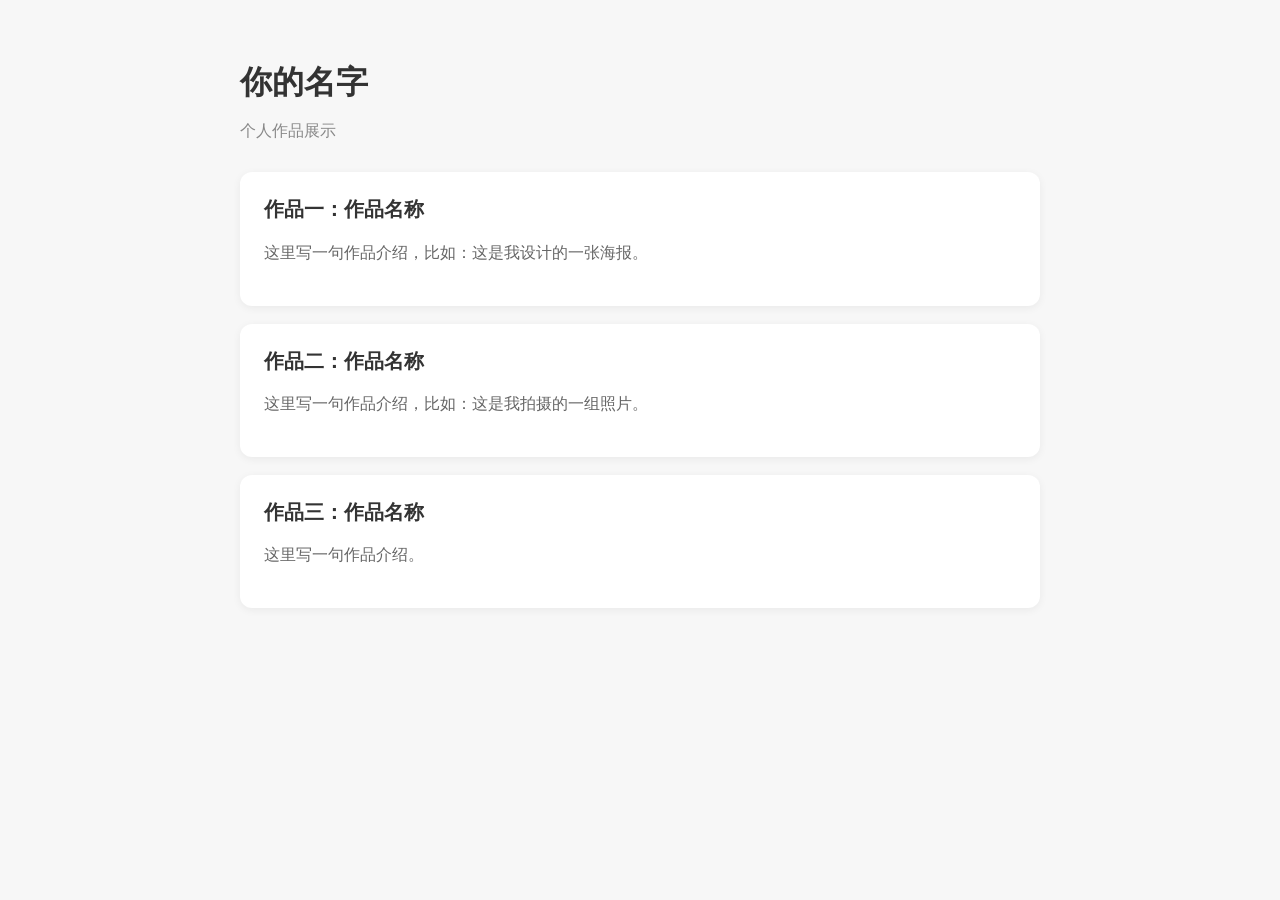
==== index.html @ 1f82ad39 "Add files via upload" ====
<!DOCTYPE html>
<html lang="zh-CN">
<head>
    <meta charset="UTF-8">
    <meta name="viewport" content="width=device-width, initial-scale=1.0">
    <title>我的作品集</title>
    <style>
        body {
            font-family: "Microsoft YaHei", sans-serif;
            max-width: 800px;
            margin: 0 auto;
            padding: 40px 20px;
            background: #f7f7f7;
            color: #333;
        }
        h1 {
            font-size: 32px;
            margin-bottom: 8px;
        }
        .subtitle {
            color: #888;
            margin-bottom: 30px;
        }
        .card {
            background: #fff;
            padding: 24px;
            border-radius: 12px;
            margin-bottom: 18px;
            box-shadow: 0 2px 8px rgba(0,0,0,0.06);
        }
        .card h2 {
            margin-top: 0;
            font-size: 20px;
        }
        .card p {
            color: #666;
            line-height: 1.6;
        }
    </style>
</head>
<body>
    <h1>你的名字</h1>
    <p class="subtitle">个人作品展示</p>

    <div class="card">
        <h2>作品一：作品名称</h2>
        <p>这里写一句作品介绍，比如：这是我设计的一张海报。</p>
    </div>

    <div class="card">
        <h2>作品二：作品名称</h2>
        <p>这里写一句作品介绍，比如：这是我拍摄的一组照片。</p>
    </div>

    <div class="card">
        <h2>作品三：作品名称</h2>
        <p>这里写一句作品介绍。</p>
    </div>
</body>
</html>
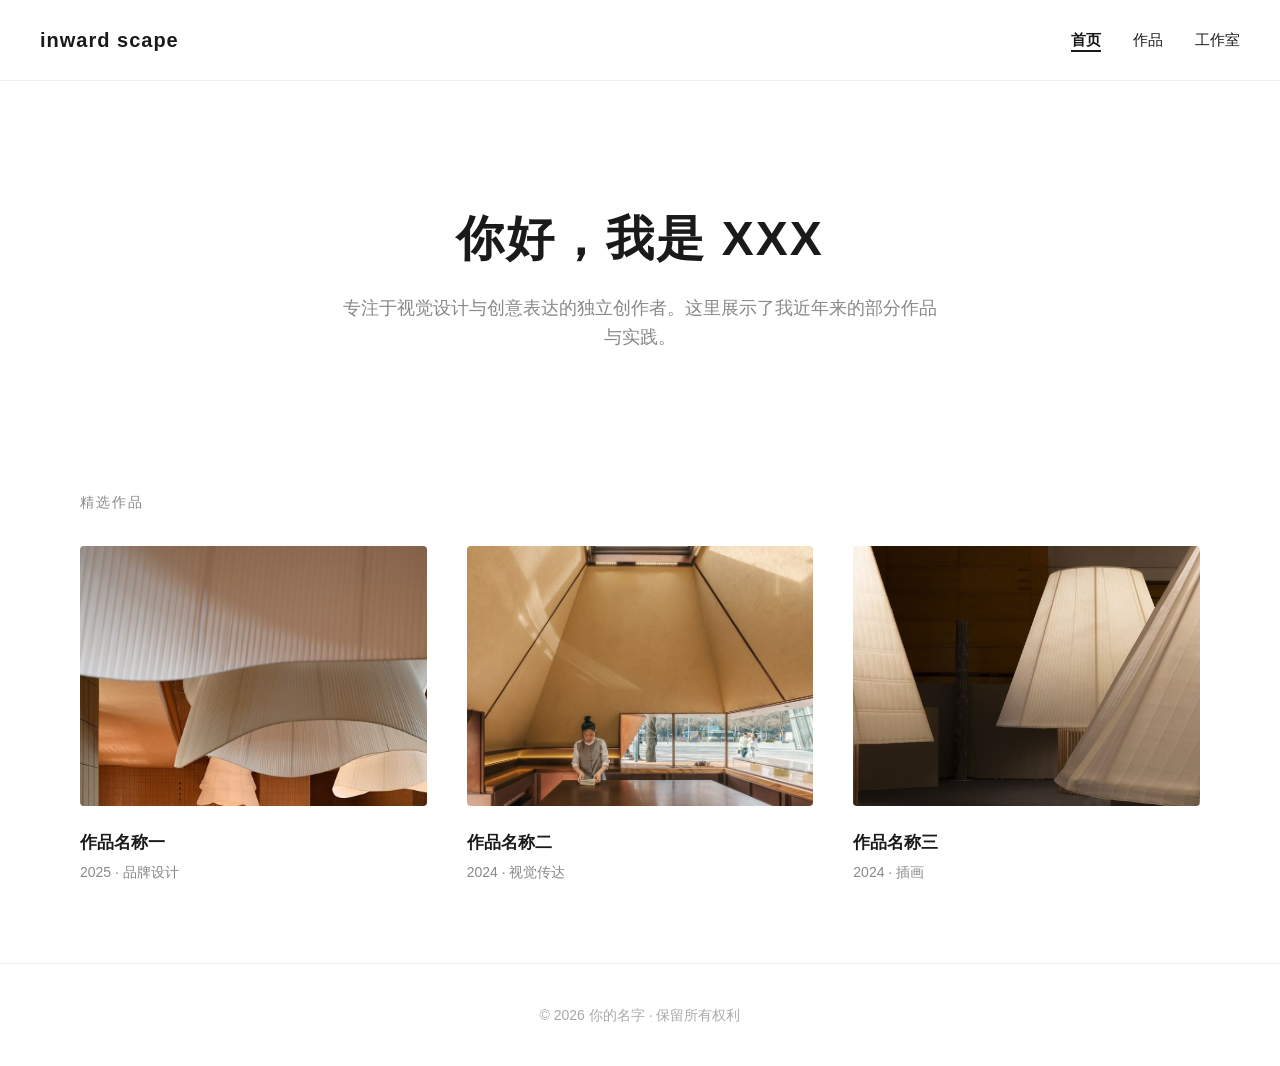
==== commit 5de555bf: "Add files via upload" ====
--- a/index.html
+++ b/index.html
@@ -3,58 +3,53 @@
 <head>
     <meta charset="UTF-8">
     <meta name="viewport" content="width=device-width, initial-scale=1.0">
-    <title>我的作品集</title>
-    <style>
-        body {
-            font-family: "Microsoft YaHei", sans-serif;
-            max-width: 800px;
-            margin: 0 auto;
-            padding: 40px 20px;
-            background: #f7f7f7;
-            color: #333;
-        }
-        h1 {
-            font-size: 32px;
-            margin-bottom: 8px;
-        }
-        .subtitle {
-            color: #888;
-            margin-bottom: 30px;
-        }
-        .card {
-            background: #fff;
-            padding: 24px;
-            border-radius: 12px;
-            margin-bottom: 18px;
-            box-shadow: 0 2px 8px rgba(0,0,0,0.06);
-        }
-        .card h2 {
-            margin-top: 0;
-            font-size: 20px;
-        }
-        .card p {
-            color: #666;
-            line-height: 1.6;
-        }
-    </style>
+    <title>我的作品集 | 首页</title>
+    <link rel="stylesheet" href="css/style.css">
 </head>
 <body>
-    <h1>你的名字</h1>
-    <p class="subtitle">个人作品展示</p>
 
-    <div class="card">
-        <h2>作品一：作品名称</h2>
-        <p>这里写一句作品介绍，比如：这是我设计的一张海报。</p>
-    </div>
+    <!-- 导航栏 -->
+    <nav class="navbar">
+        <div class="nav-brand">inward scape</div>
+        <ul class="nav-links">
+            <li><a href="index.html" class="active">首页</a></li>
+            <li><a href="works.html">作品</a></li>
+            <li><a href="studio.html">工作室</a></li>
+        </ul>
+    </nav>
 
-    <div class="card">
-        <h2>作品二：作品名称</h2>
-        <p>这里写一句作品介绍，比如：这是我拍摄的一组照片。</p>
-    </div>
+    <!-- 首屏介绍 -->
+    <section class="hero container">
+        <h1>你好，我是 XXX</h1>
+        <p>专注于视觉设计与创意表达的独立创作者。这里展示了我近年来的部分作品与实践。</p>
+    </section>
 
-    <div class="card">
-        <h2>作品三：作品名称</h2>
-        <p>这里写一句作品介绍。</p>
-    </div>
+    <!-- 精选作品 -->
+    <section class="container">
+        <h2 class="section-title">精选作品</h2>
+        <div class="works-grid">
+            <a href="works.html" class="work-card">
+                <img src="images/work1.jpg" alt="作品一">
+                <h3>作品名称一</h3>
+                <p class="work-meta">2025 · 品牌设计</p>
+            </a>
+            <a href="works.html" class="work-card">
+                <img src="images/work2.jpg" alt="作品二">
+                <h3>作品名称二</h3>
+                <p class="work-meta">2024 · 视觉传达</p>
+            </a>
+            <a href="works.html" class="work-card">
+                <img src="images/work3.jpg" alt="作品三">
+                <h3>作品名称三</h3>
+                <p class="work-meta">2024 · 插画</p>
+            </a>
+        </div>
+    </section>
+
+    <!-- 页脚 -->
+    <footer class="footer">
+        <p>© 2026 你的名字 · 保留所有权利</p>
+    </footer>
+
 </body>
 </html>
--- a/css/style.css
+++ b/css/style.css
@@ -0,0 +1,234 @@
+/* 全局基础样式 */
+* {
+    margin: 0;
+    padding: 0;
+    box-sizing: border-box;
+}
+
+body {
+    font-family: -apple-system, BlinkMacSystemFont, "PingFang SC", "Microsoft YaHei", sans-serif;
+    color: #1a1a1a;
+    background-color: #ffffff;
+    line-height: 1.6;
+    -webkit-font-smoothing: antialiased;
+}
+
+a {
+    color: #1a1a1a;
+    text-decoration: none;
+    transition: opacity 0.2s;
+}
+
+a:hover {
+    opacity: 0.6;
+}
+
+/* 顶部导航栏 */
+.navbar {
+    display: flex;
+    justify-content: space-between;
+    align-items: center;
+    padding: 24px 40px;
+    position: sticky;
+    top: 0;
+    background: rgba(255, 255, 255, 0.95);
+    backdrop-filter: blur(10px);
+    z-index: 100;
+    border-bottom: 1px solid #f0f0f0;
+}
+
+.nav-brand {
+    font-size: 20px;
+    font-weight: 600;
+    letter-spacing: 1px;
+}
+
+.nav-links {
+    display: flex;
+    gap: 32px;
+    list-style: none;
+}
+
+.nav-links a {
+    font-size: 15px;
+    font-weight: 400;
+}
+
+.nav-links a.active {
+    font-weight: 600;
+    border-bottom: 2px solid #1a1a1a;
+    padding-bottom: 2px;
+}
+
+/* 主内容区 */
+.container {
+    max-width: 1200px;
+    margin: 0 auto;
+    padding: 0 40px;
+}
+
+.section-title {
+    font-size: 14px;
+    font-weight: 500;
+    letter-spacing: 2px;
+    text-transform: uppercase;
+    color: #888;
+    margin-bottom: 32px;
+    padding-top: 60px;
+}
+
+/* 首页 Hero 区域 */
+.hero {
+    padding: 120px 0 80px;
+    text-align: center;
+}
+
+.hero h1 {
+    font-size: 48px;
+    font-weight: 700;
+    letter-spacing: 2px;
+    margin-bottom: 16px;
+}
+
+.hero p {
+    font-size: 18px;
+    color: #888;
+    max-width: 600px;
+    margin: 0 auto;
+}
+
+/* 作品网格 */
+.works-grid {
+    display: grid;
+    grid-template-columns: repeat(auto-fill, minmax(320px, 1fr));
+    gap: 40px;
+    padding-bottom: 80px;
+}
+
+.work-card {
+    display: block;
+}
+
+.work-card img {
+    width: 100%;
+    aspect-ratio: 4 / 3;
+    object-fit: cover;
+    border-radius: 4px;
+    margin-bottom: 16px;
+    background-color: #f5f5f5;
+}
+
+.work-card h3 {
+    font-size: 17px;
+    font-weight: 600;
+    margin-bottom: 4px;
+}
+
+.work-card .work-meta {
+    font-size: 14px;
+    color: #888;
+}
+
+/* 工作室成员网格 */
+.studio-grid {
+    display: grid;
+    grid-template-columns: repeat(auto-fill, minmax(240px, 1fr));
+    gap: 40px;
+    padding-bottom: 80px;
+}
+
+.studio-member {
+    text-align: center;
+}
+
+.studio-member img {
+    width: 120px;
+    height: 120px;
+    border-radius: 50%;
+    object-fit: cover;
+    margin-bottom: 20px;
+    background-color: #f5f5f5;
+}
+
+.studio-member h3 {
+    font-size: 18px;
+    font-weight: 600;
+    margin-bottom: 4px;
+}
+
+.studio-member p {
+    font-size: 14px;
+    color: #888;
+}
+
+/* 分类筛选栏 */
+.filter-bar {
+    display: flex;
+    flex-wrap: wrap;
+    gap: 12px;
+    padding: 0 0 40px;
+}
+
+.filter-bar a {
+    font-size: 14px;
+    padding: 8px 18px;
+    border: 1px solid #e0e0e0;
+    border-radius: 100px;
+    color: #666;
+    transition: all 0.2s;
+}
+
+.filter-bar a:hover,
+.filter-bar a.active {
+    background-color: #1a1a1a;
+    color: #ffffff;
+    border-color: #1a1a1a;
+}
+
+/* 页脚 */
+.footer {
+    border-top: 1px solid #f0f0f0;
+    padding: 40px;
+    text-align: center;
+    font-size: 14px;
+    color: #aaa;
+}
+
+/* 响应式：手机端适配 */
+@media (max-width: 768px) {
+    .navbar {
+        padding: 18px 20px;
+        flex-wrap: wrap;
+        gap: 12px;
+    }
+
+    .nav-links {
+        gap: 20px;
+        font-size: 14px;
+    }
+
+    .container {
+        padding: 0 20px;
+    }
+
+    .hero {
+        padding: 80px 0 60px;
+    }
+
+    .hero h1 {
+        font-size: 32px;
+    }
+
+    .hero p {
+        font-size: 16px;
+    }
+
+    .works-grid {
+        grid-template-columns: 1fr;
+        gap: 32px;
+    }
+
+    .section-title {
+        padding-top: 40px;
+    }
+}
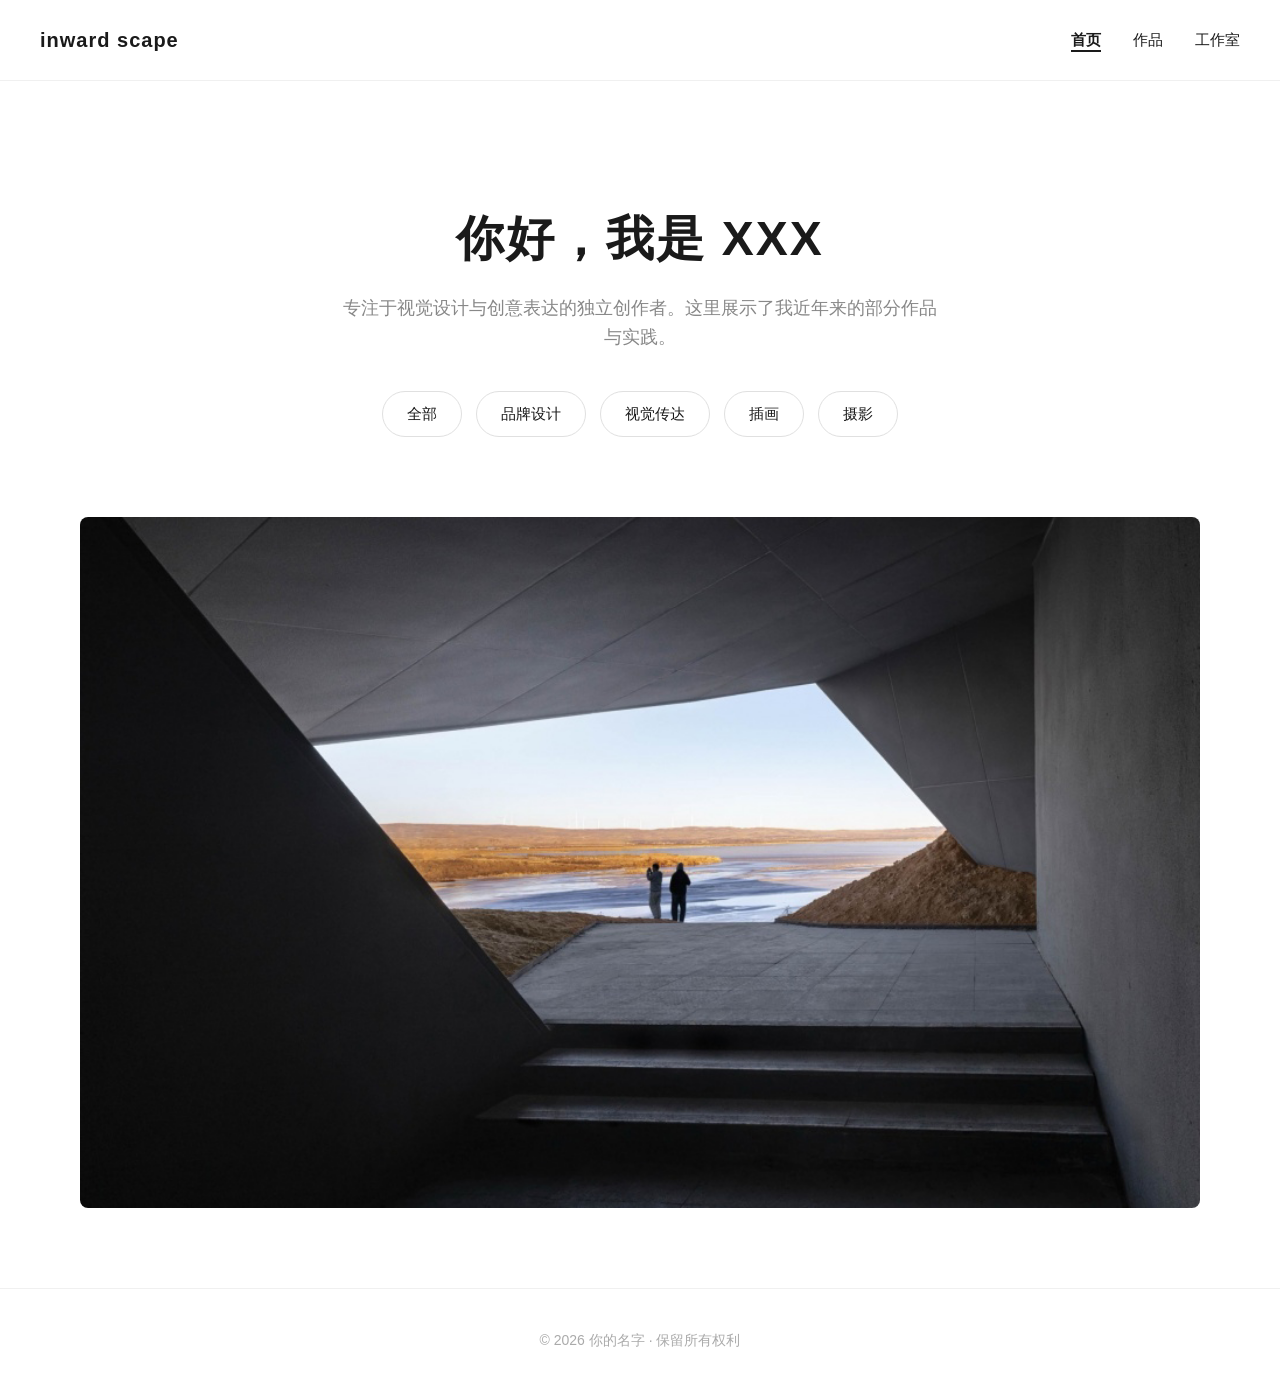
==== commit 6d319ac9: "Add files via upload" ====
--- a/index.html
+++ b/index.html
@@ -18,33 +18,28 @@
         </ul>
     </nav>
 
-    <!-- 首屏介绍 -->
-    <section class="hero container">
-        <h1>你好，我是 XXX</h1>
-        <p>专注于视觉设计与创意表达的独立创作者。这里展示了我近年来的部分作品与实践。</p>
-    </section>
 
-    <!-- 精选作品 -->
-    <section class="container">
-        <h2 class="section-title">精选作品</h2>
-        <div class="works-grid">
-            <a href="works.html" class="work-card">
-                <img src="images/work1.jpg" alt="作品一">
-                <h3>作品名称一</h3>
-                <p class="work-meta">2025 · 品牌设计</p>
-            </a>
-            <a href="works.html" class="work-card">
-                <img src="images/work2.jpg" alt="作品二">
-                <h3>作品名称二</h3>
-                <p class="work-meta">2024 · 视觉传达</p>
-            </a>
-            <a href="works.html" class="work-card">
-                <img src="images/work3.jpg" alt="作品三">
-                <h3>作品名称三</h3>
-                <p class="work-meta">2024 · 插画</p>
-            </a>
-        </div>
-    </section>
+    <!-- 首屏介绍 + 分类导航 -->
+<section class="hero container">
+    <h1>你好，我是 XXX</h1>
+    <p>专注于视觉设计与创意表达的独立创作者。这里展示了我近年来的部分作品与实践。</p>
+
+    <!-- 作品分类导航：改成你自己的 5 个分类 -->
+    <div class="hero-categories">
+        <a href="works.html" class="category-btn">全部</a>
+        <a href="works.html" class="category-btn">品牌设计</a>
+        <a href="works.html" class="category-btn">视觉传达</a>
+        <a href="works.html" class="category-btn">插画</a>
+        <a href="works.html" class="category-btn">摄影</a>
+    </div>
+</section>
+
+<!-- 氛围图 -->
+<section class="container">
+    <div class="hero-image">
+        <img src="images/hero.jpg" alt="氛围图">
+    </div>
+</section>
 
     <!-- 页脚 -->
     <footer class="footer">
--- a/css/style.css
+++ b/css/style.css
@@ -196,6 +196,19 @@
 
 /* 响应式：手机端适配 */
 @media (max-width: 768px) {
+    .hero-categories {
+        gap: 10px;
+        margin-top: 28px;
+    }
+
+    .category-btn {
+        font-size: 14px;
+        padding: 8px 18px;
+    }
+
+    .hero-image {
+        padding-bottom: 50px;
+    }
     .navbar {
         padding: 18px 20px;
         flex-wrap: wrap;
@@ -231,4 +244,41 @@
     .section-title {
         padding-top: 40px;
     }
+}
+/* 首屏分类导航按钮 */
+.hero-categories {
+    display: flex;
+    justify-content: center;
+    flex-wrap: wrap;
+    gap: 14px;
+    margin-top: 40px;
+}
+
+.category-btn {
+    font-size: 15px;
+    padding: 10px 24px;
+    border: 1px solid #e0e0e0;
+    border-radius: 100px;
+    color: #1a1a1a;
+    transition: all 0.25s;
+}
+
+.category-btn:hover {
+    background-color: #1a1a1a;
+    color: #ffffff;
+    border-color: #1a1a1a;
+    opacity: 1;
+}
+
+/* 氛围图 */
+.hero-image {
+    padding-bottom: 80px;
+}
+
+.hero-image img {
+    width: 100%;
+    height: auto;
+    display: block;
+    border-radius: 8px;
+    object-fit: cover;
 }
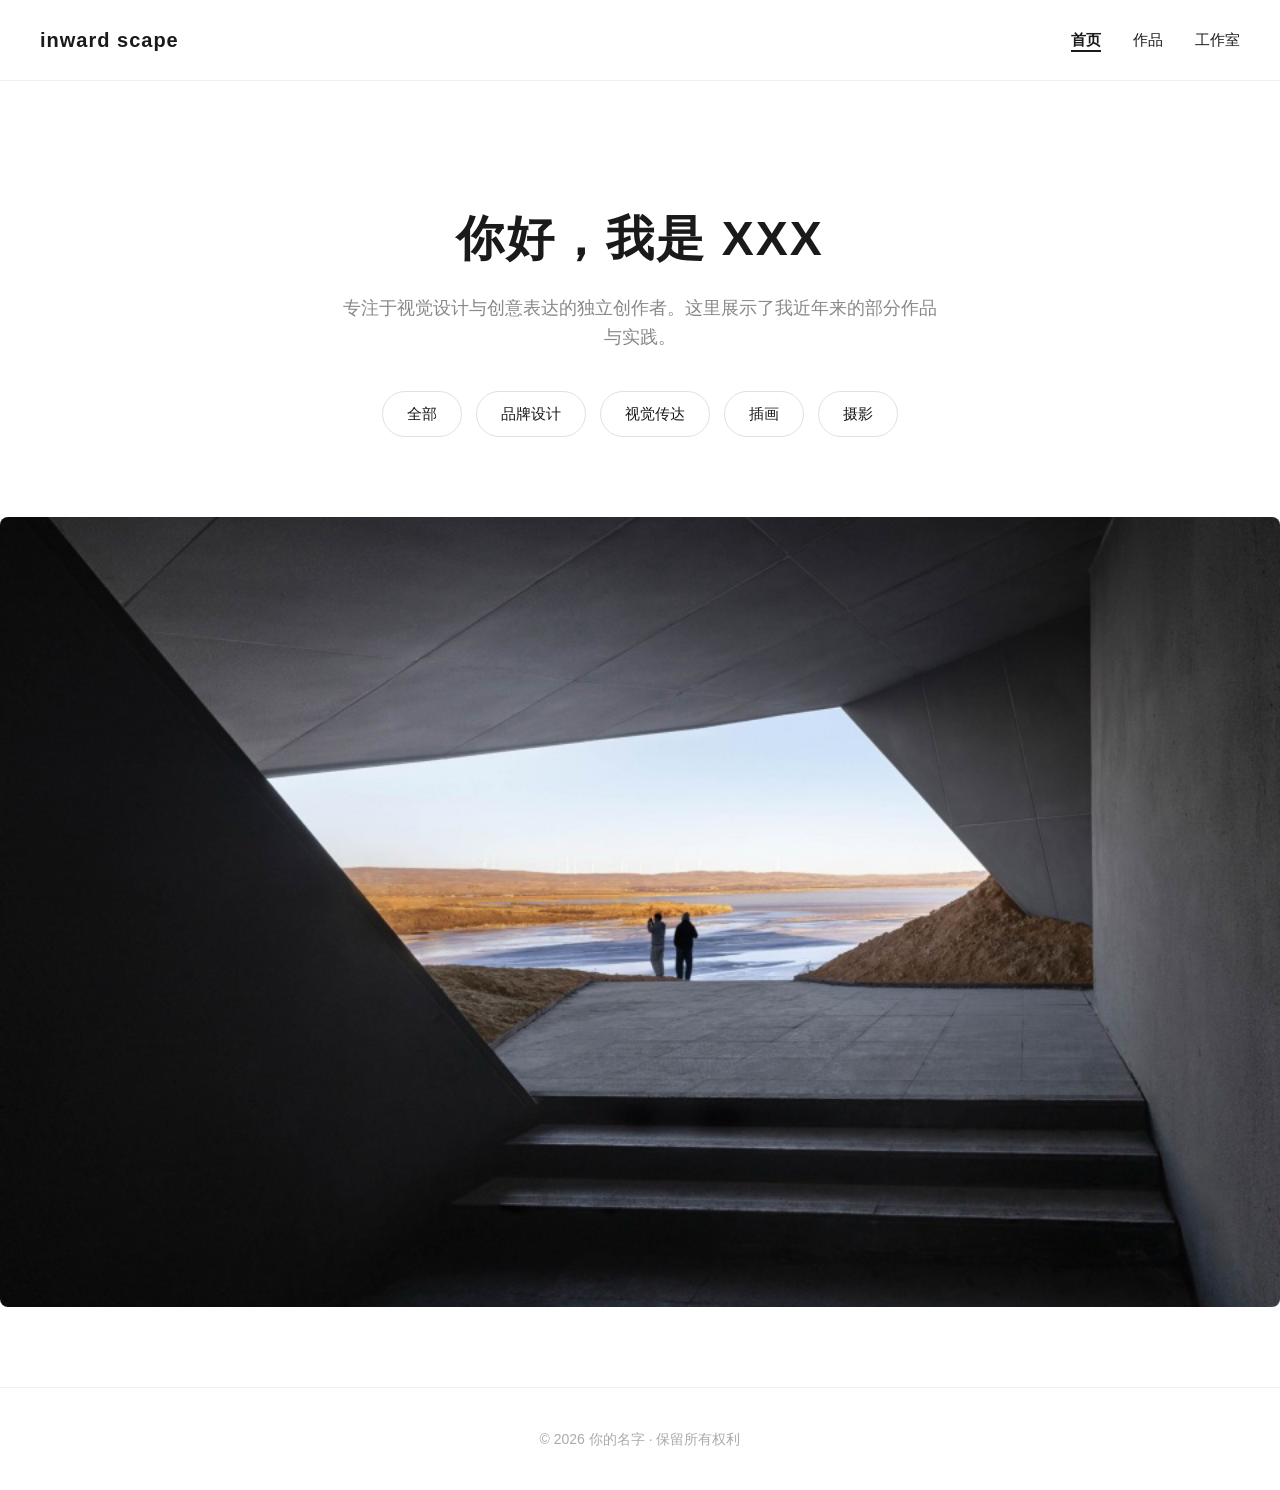
==== commit cf1608e2: "Add files via upload" ====
--- a/index.html
+++ b/index.html
@@ -24,7 +24,7 @@
     <h1>你好，我是 XXX</h1>
     <p>专注于视觉设计与创意表达的独立创作者。这里展示了我近年来的部分作品与实践。</p>
 
-    <!-- 作品分类导航：改成你自己的 5 个分类 -->
+<!-- 作品分类导航：改成你自己的 5 个分类 -->
     <div class="hero-categories">
         <a href="works.html" class="category-btn">全部</a>
         <a href="works.html" class="category-btn">品牌设计</a>
@@ -35,7 +35,7 @@
 </section>
 
 <!-- 氛围图 -->
-<section class="container">
+<section>
     <div class="hero-image">
         <img src="images/hero.jpg" alt="氛围图">
     </div>
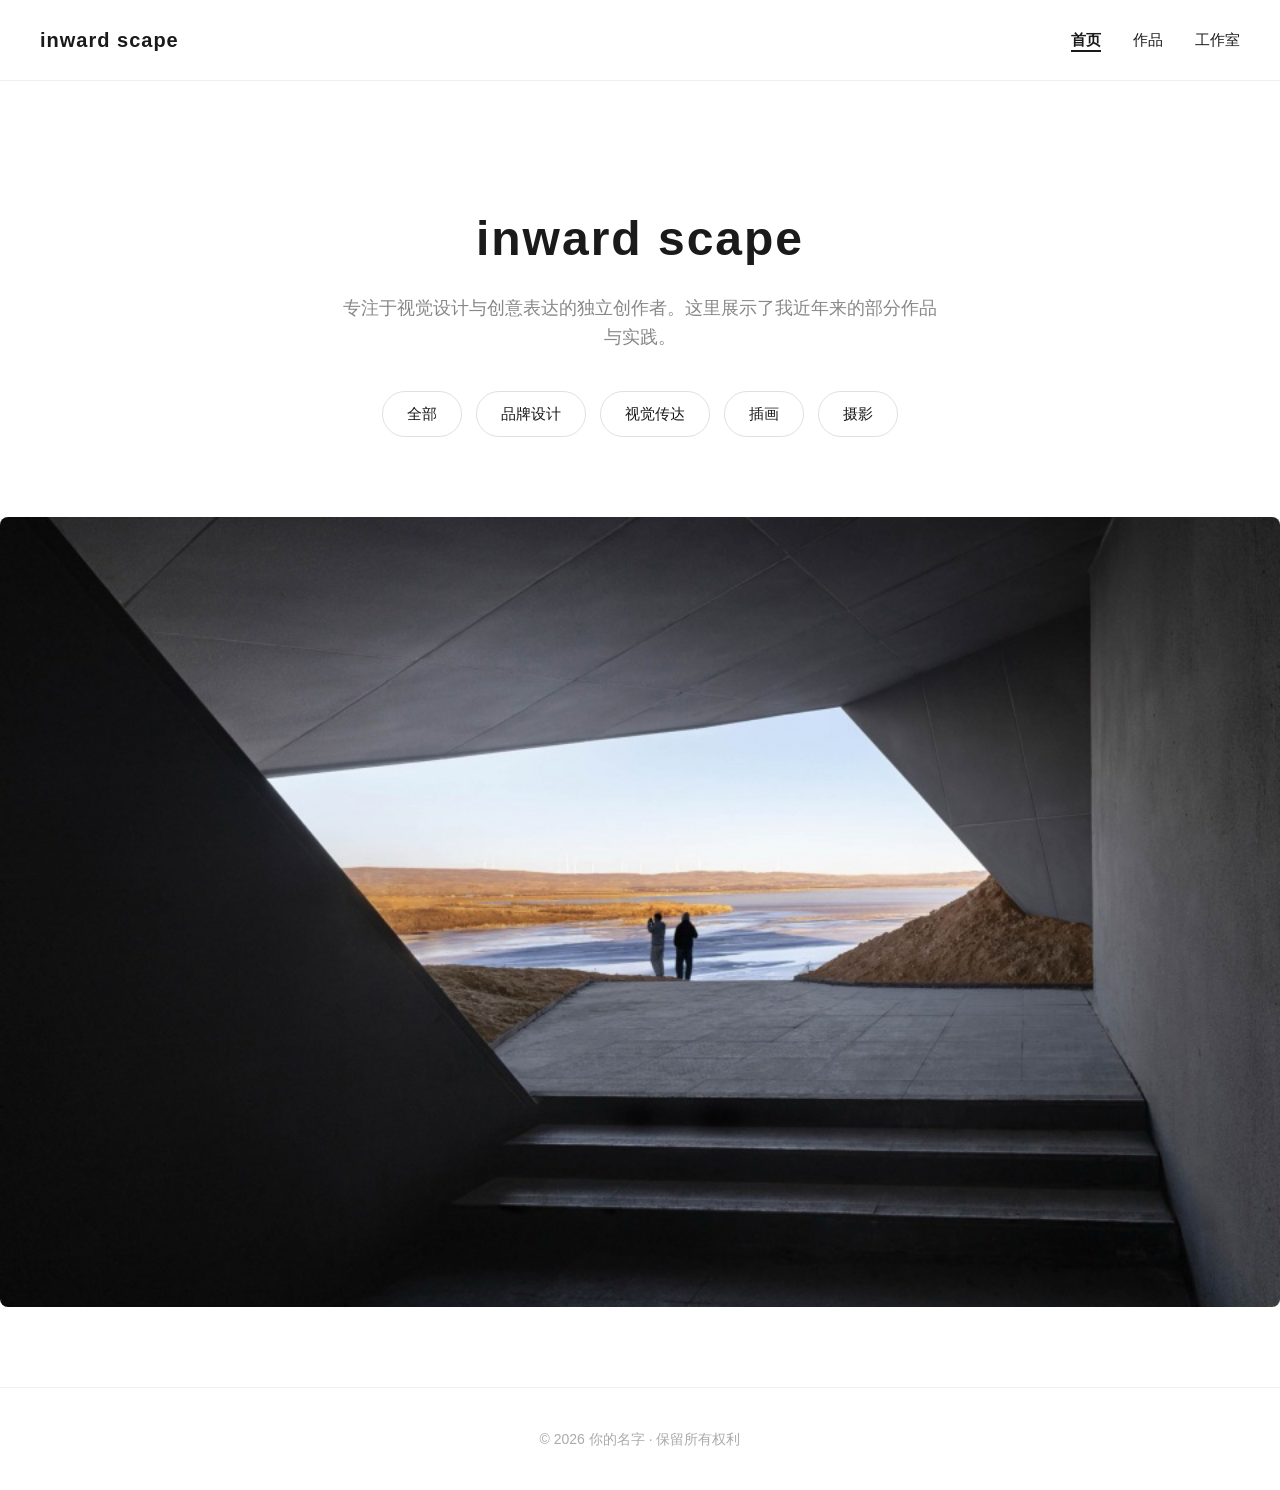
==== commit 5a0f9012: "Add files via upload" ====
--- a/index.html
+++ b/index.html
@@ -3,7 +3,7 @@
 <head>
     <meta charset="UTF-8">
     <meta name="viewport" content="width=device-width, initial-scale=1.0">
-    <title>我的作品集 | 首页</title>
+    <title>inward scape</title>
     <link rel="stylesheet" href="css/style.css">
 </head>
 <body>
@@ -21,7 +21,7 @@
 
     <!-- 首屏介绍 + 分类导航 -->
 <section class="hero container">
-    <h1>你好，我是 XXX</h1>
+    <h1>inward scape</h1>
     <p>专注于视觉设计与创意表达的独立创作者。这里展示了我近年来的部分作品与实践。</p>
 
 <!-- 作品分类导航：改成你自己的 5 个分类 -->
@@ -34,7 +34,7 @@
     </div>
 </section>
 
-<!-- 氛围图 -->
+<!-- 氛围图（满屏） -->
 <section>
     <div class="hero-image">
         <img src="images/hero.jpg" alt="氛围图">
--- a/css/style.css
+++ b/css/style.css
@@ -281,4 +281,155 @@
     display: block;
     border-radius: 8px;
     object-fit: cover;
+}
+/* ===== 作品详情页样式 ===== */
+
+.back-link {
+    display: inline-block;
+    margin: 40px 0 20px;
+    font-size: 14px;
+    color: #888;
+}
+
+.back-link:hover {
+    color: #1a1a1a;
+}
+
+.detail-title {
+    font-size: 36px;
+    font-weight: 700;
+    letter-spacing: 1px;
+    margin-bottom: 30px;
+}
+
+.detail-hero {
+    margin-bottom: 50px;
+}
+
+.detail-hero img {
+    width: 100%;
+    height: auto;
+    border-radius: 8px;
+    display: block;
+}
+
+.detail-content {
+    max-width: 800px;
+    margin-bottom: 60px;
+}
+
+.detail-content p {
+    font-size: 16px;
+    line-height: 1.8;
+    color: #444;
+    margin-bottom: 24px;
+}
+
+.detail-img {
+    width: 100%;
+    height: auto;
+    border-radius: 8px;
+    margin: 30px 0;
+    display: block;
+}
+
+.detail-meta {
+    border-top: 1px solid #f0f0f0;
+    padding-top: 30px;
+    margin-bottom: 80px;
+}
+
+.detail-meta h2 {
+    font-size: 14px;
+    font-weight: 500;
+    letter-spacing: 2px;
+    text-transform: uppercase;
+    color: #888;
+    margin-bottom: 20px;
+}
+
+.detail-meta ul {
+    list-style: none;
+    padding: 0;
+}
+
+.detail-meta li {
+    font-size: 15px;
+    color: #444;
+    padding: 8px 0;
+    border-bottom: 1px solid #f8f8f8;
+}
+
+.detail-meta li strong {
+    font-weight: 600;
+    color: #1a1a1a;
+    margin-right: 8px;
+}
+
+/* 手机端适配 */
+@media (max-width: 768px) {
+    .detail-title {
+        font-size: 26px;
+    }
+
+    .detail-content p {
+        font-size: 15px;
+    }
+
+    .back-link {
+        margin-top: 20px;
+    }
+}
+/* 1. 详情页主图：变大并居中 */
+.detail-hero {
+    width: 100%;
+    max-width: 1400px;
+    margin: 0 auto 50px;
+    padding: 0 20px;
+}
+
+.detail-hero img {
+    width: 100%;
+    height: auto;
+    border-radius: 8px;
+    display: block;
+}
+
+/* 2. 详情页文字和图片：全部居中放置 */
+.detail-content {
+    max-width: 800px;
+    margin: 0 auto 60px;
+    text-align: center; /* 如果想让文字靠左，把这行删掉 */
+}
+
+/* 3. 内容块里的图片也要居中 */
+.detail-img {
+    width: 100%;
+    height: auto;
+    border-radius: 8px;
+    margin: 30px auto;
+    display: block;
+}
+
+/* 4. 项目信息也居中 */
+.detail-meta {
+    max-width: 800px;
+    margin: 0 auto 80px;
+    text-align: center; /* 如果想让文字靠左，把这行删掉 */
+}
+/* 详情页顶部标题容器，与主图宽度保持一致，实现左右对齐 */
+.detail-header {
+    width: 100%;
+    max-width: 1400px; /* 和 .detail-hero 的 max-width 保持一致 */
+    margin: 0 auto;
+    padding: 0 20px; /* 和 .detail-hero 的 padding 保持一致 */
+}
+/* 详情页作品标题：居中对齐，并保持和下方内容一致的宽度 */
+.detail-title {
+    font-size: 36px;
+    font-weight: 700;
+    letter-spacing: 1px;
+    text-align: center; /* 让标题文字居中 */
+    max-width: 800px;   /* 与下方文字内容宽度一致 */
+    margin: 0 auto 40px; /* 自动居中，且与主图、下方文字保持合适的间距 */
 }
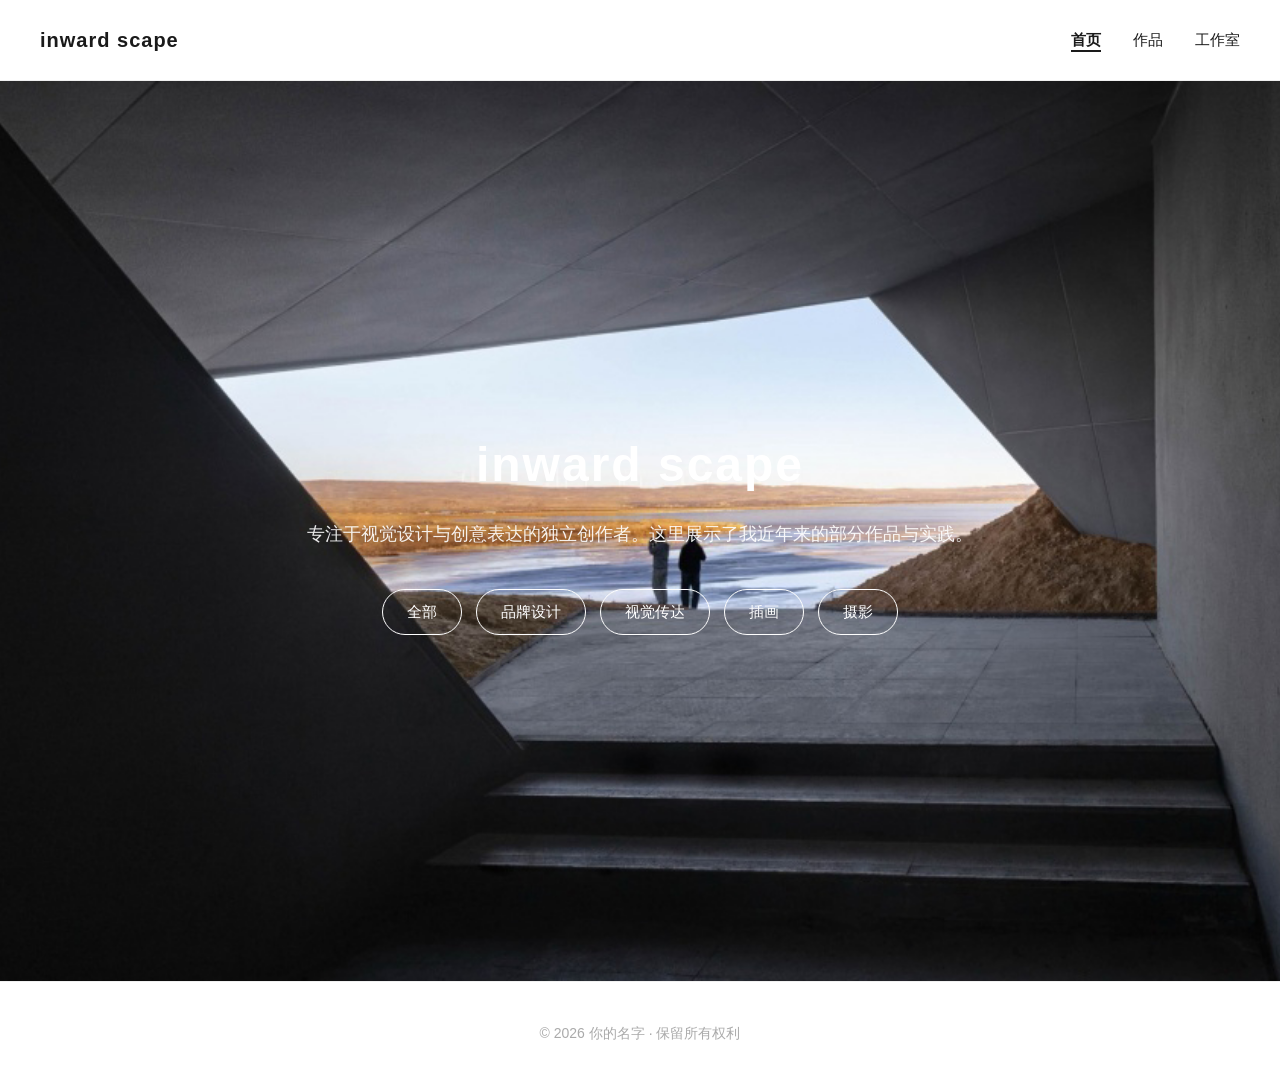
==== commit 8ef68759: "Add files via upload" ====
--- a/index.html
+++ b/index.html
@@ -19,25 +19,24 @@
     </nav>
 
 
-    <!-- 首屏介绍 + 分类导航 -->
-<section class="hero container">
-    <h1>inward scape</h1>
-    <p>专注于视觉设计与创意表达的独立创作者。这里展示了我近年来的部分作品与实践。</p>
+<!-- 首页全屏氛围图 + 内容叠加 -->
+<section class="hero-fullscreen">
+    <!-- 底层：氛围图 -->
+    <div class="hero-bg">
+        <img src="images/hero.jpg" alt="氛围图">
+    </div>
 
-<!-- 作品分类导航：改成你自己的 5 个分类 -->
-    <div class="hero-categories">
-        <a href="works.html" class="category-btn">全部</a>
-        <a href="works.html" class="category-btn">品牌设计</a>
-        <a href="works.html" class="category-btn">视觉传达</a>
-        <a href="works.html" class="category-btn">插画</a>
-        <a href="works.html" class="category-btn">摄影</a>
-    </div>
-</section>
-
-<!-- 氛围图（满屏） -->
-<section>
-    <div class="hero-image">
-        <img src="images/hero.jpg" alt="氛围图">
+    <!-- 顶层：文字和分类导航 -->
+    <div class="hero-content">
+        <h1>inward scape</h1>
+        <p>专注于视觉设计与创意表达的独立创作者。这里展示了我近年来的部分作品与实践。</p>
+        <div class="hero-categories">
+            <a href="works.html" class="category-btn">全部</a>
+            <a href="works.html" class="category-btn">品牌设计</a>
+            <a href="works.html" class="category-btn">视觉传达</a>
+            <a href="works.html" class="category-btn">插画</a>
+            <a href="works.html" class="category-btn">摄影</a>
+        </div>
     </div>
 </section>
 
--- a/css/style.css
+++ b/css/style.css
@@ -432,4 +432,78 @@
     text-align: center; /* 让标题文字居中 */
     max-width: 800px;   /* 与下方文字内容宽度一致 */
     margin: 0 auto 40px; /* 自动居中，且与主图、下方文字保持合适的间距 */
-}+}
+/* ===== 首页全屏首屏样式 ===== */
+.hero-fullscreen {
+    position: relative;
+    width: 100%;
+    height: 100vh; /* 撑满整个屏幕的高度 */
+    display: flex;
+    justify-content: center;
+    align-items: center;
+    overflow: hidden;
+}
+
+/* 1. 背景图图层 */
+.hero-bg {
+    position: absolute;
+    top: 0;
+    left: 0;
+    width: 100%;
+    height: 100%;
+    z-index: 0; /* 放在最底层 */
+}
+
+.hero-bg img {
+    width: 100%;
+    height: 100%;
+    object-fit: cover; /* 保证图片填满屏幕且不变形 */
+}
+
+/* 2. 文字内容图层 */
+.hero-content {
+    position: relative;
+    z-index: 1; /* 放在图片上面 */
+    text-align: center;
+    color: #ffffff; /* 文字改成白色，以便在图片上显示 */
+    padding: 0 20px;
+    max-width: 800px;
+}
+
+.hero-content h1 {
+    font-size: 48px;
+    margin-bottom: 16px;
+    letter-spacing: 2px;
+}
+
+.hero-content p {
+    font-size: 18px;
+    margin-bottom: 40px;
+    opacity: 0.9;
+}
+
+/* 3. 调整分类按钮样式，让它们适应深色背景 */
+.hero-content .category-btn {
+    color: #ffffff;
+    border-color: #ffffff;
+}
+
+.hero-content .category-btn:hover {
+    background-color: #ffffff;
+    color: #1a1a1a;
+    border-color: #ffffff;
+}
+
+/* 4. 手机端适配 */
+@media (max-width: 768px) {
+    .hero-content h1 {
+        font-size: 32px;
+    }
+    .hero-content p {
+        font-size: 15px;
+        margin-bottom: 30px;
+    }
+    .hero-fullscreen {
+        height: 80vh; /* 手机端不用太高，避免太窄被拉长 */
+    }
+}
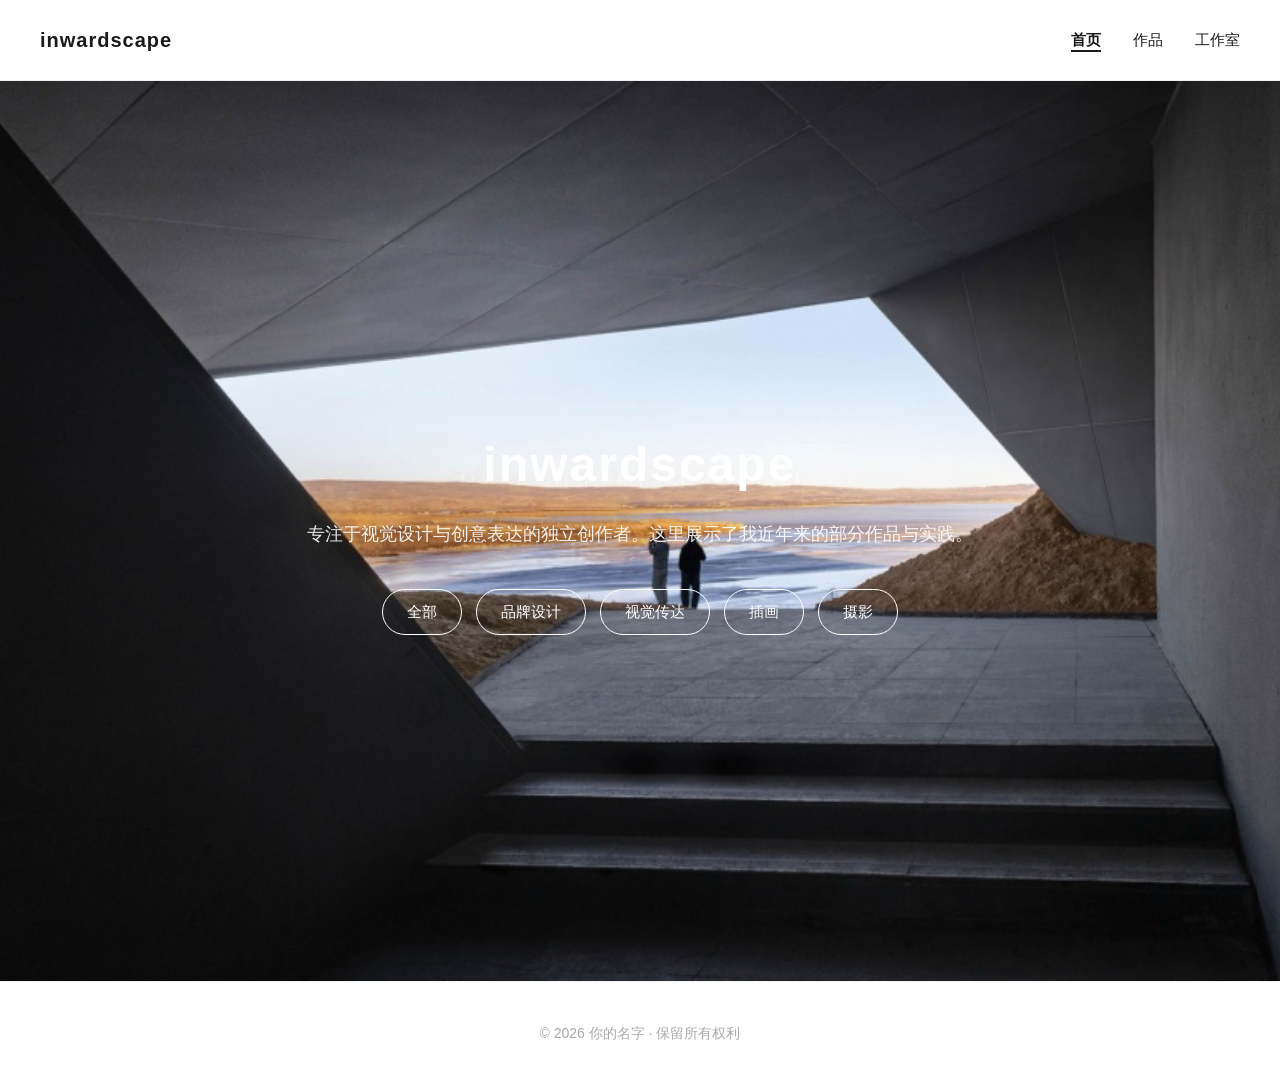
==== commit c80978c7: "Add files via upload" ====
--- a/index.html
+++ b/index.html
@@ -3,14 +3,14 @@
 <head>
     <meta charset="UTF-8">
     <meta name="viewport" content="width=device-width, initial-scale=1.0">
-    <title>inward scape</title>
+    <title>inwardscape</title>
     <link rel="stylesheet" href="css/style.css">
 </head>
 <body>
 
     <!-- 导航栏 -->
     <nav class="navbar">
-        <div class="nav-brand">inward scape</div>
+        <div class="nav-brand">inwardscape</div>
         <ul class="nav-links">
             <li><a href="index.html" class="active">首页</a></li>
             <li><a href="works.html">作品</a></li>
@@ -28,7 +28,7 @@
 
     <!-- 顶层：文字和分类导航 -->
     <div class="hero-content">
-        <h1>inward scape</h1>
+        <h1>inwardscape</h1>
         <p>专注于视觉设计与创意表达的独立创作者。这里展示了我近年来的部分作品与实践。</p>
         <div class="hero-categories">
             <a href="works.html" class="category-btn">全部</a>
